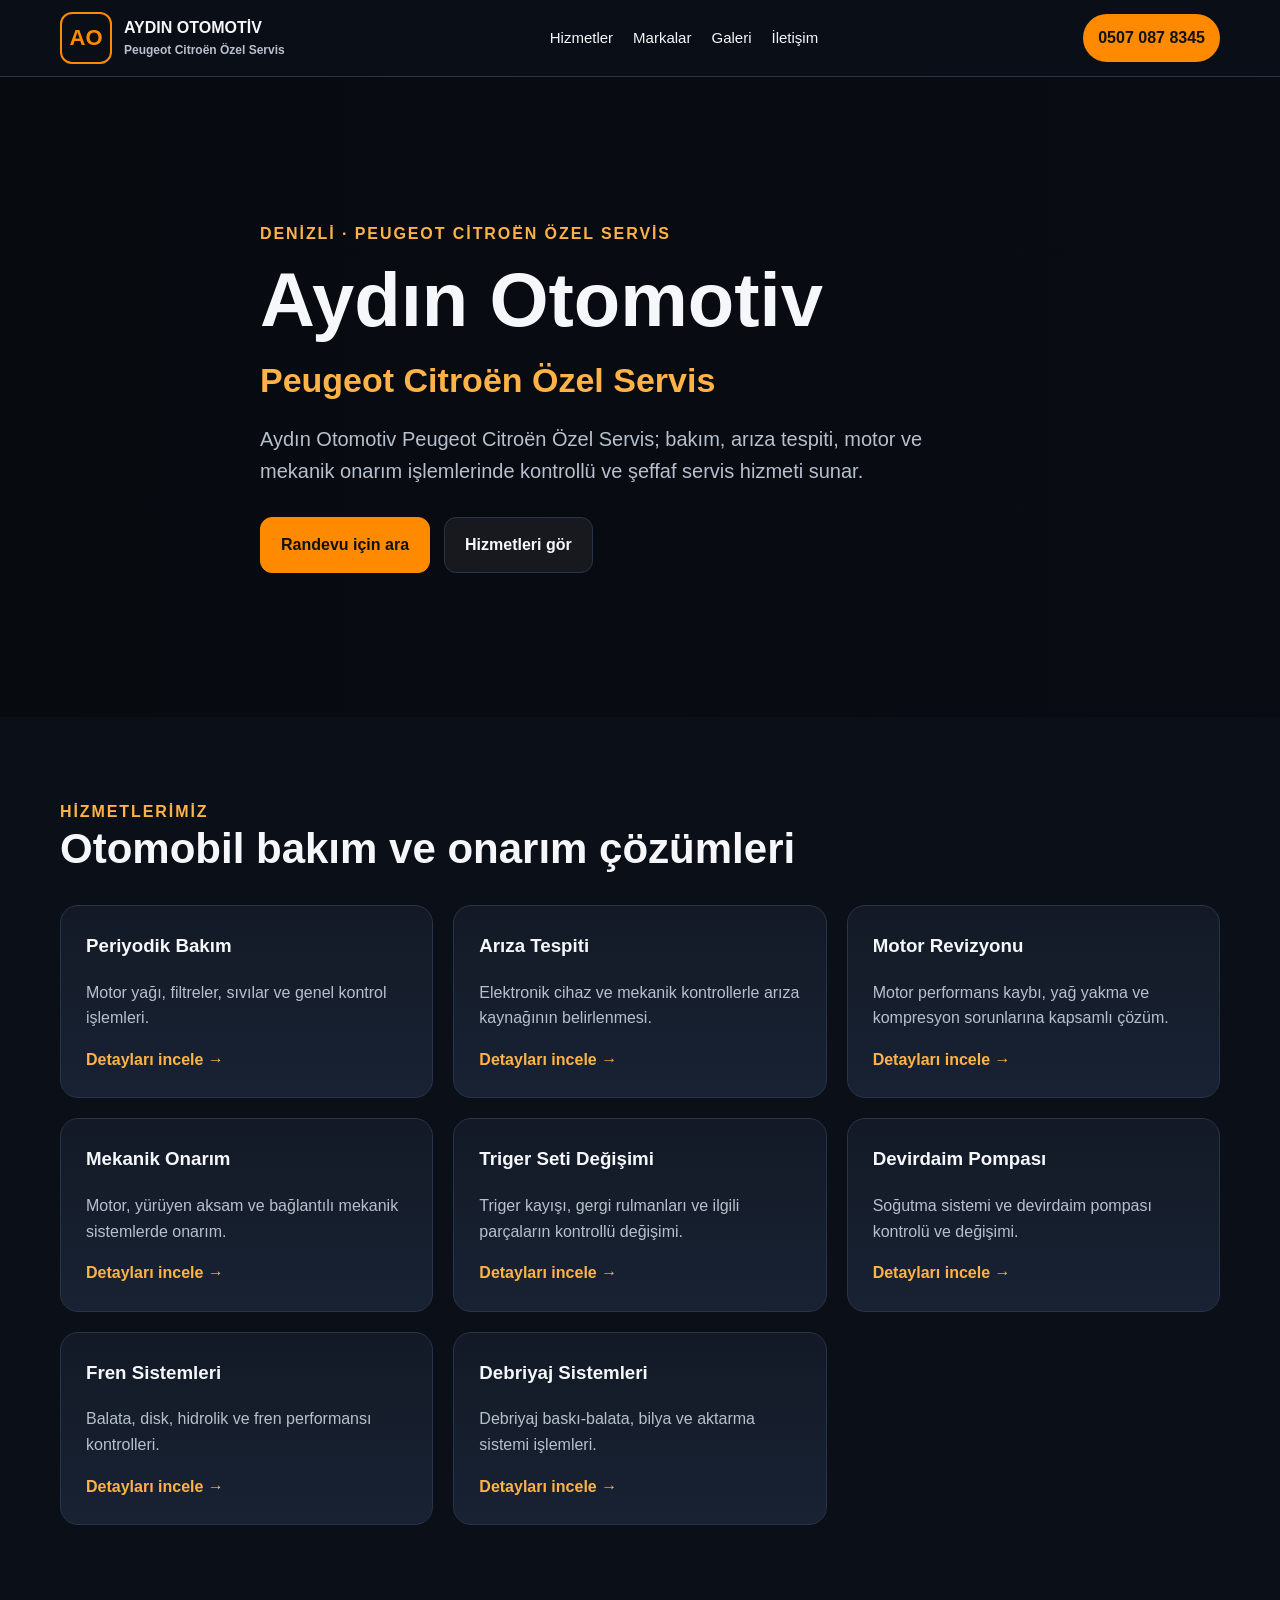
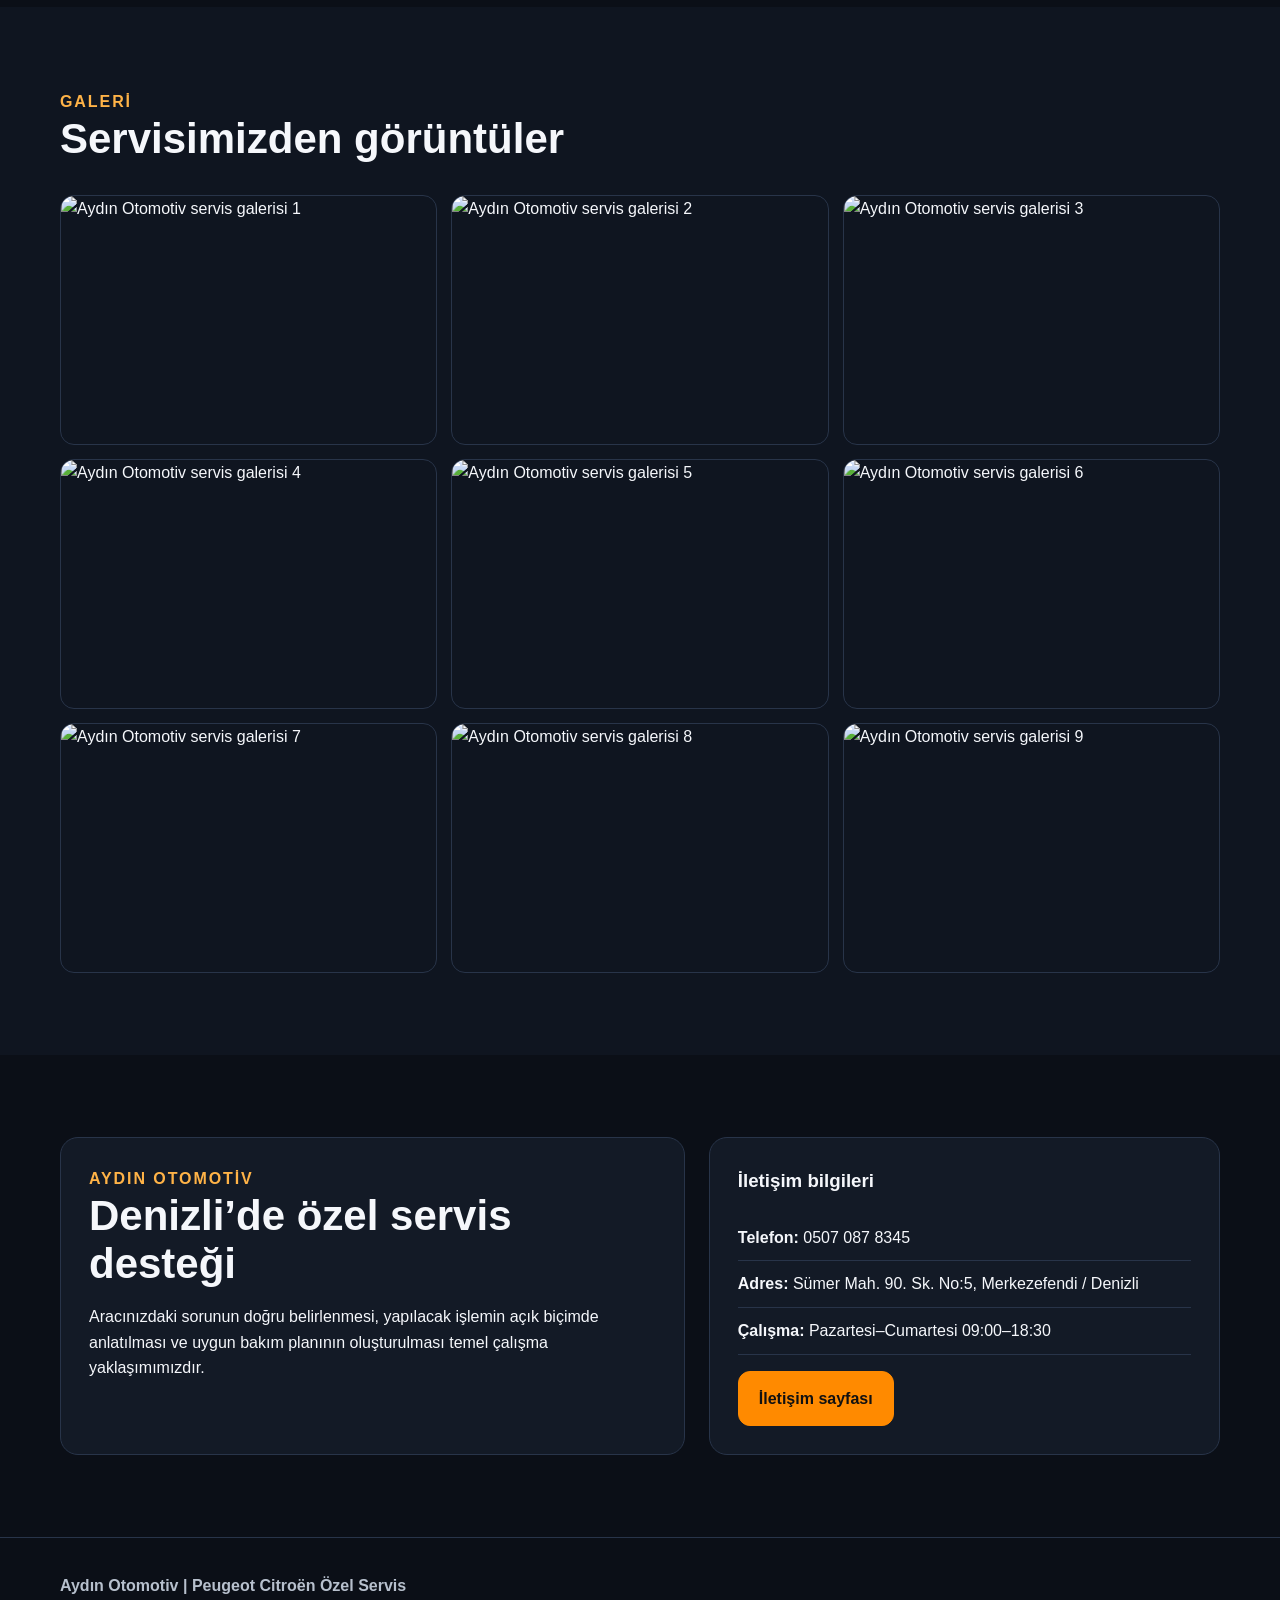
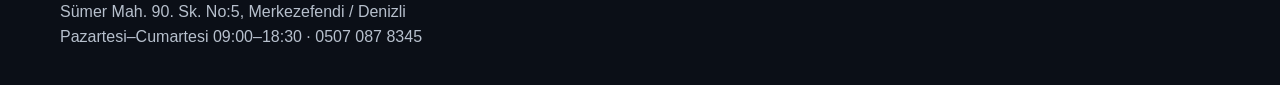
==== index.html @ 65ba13c4 "Update existing site branding to Aydın Otomotiv Peugeot Citroën Özel Servis" ====
<!doctype html>
<html lang="tr">
<head>
<meta charset="utf-8">
<meta name="viewport" content="width=device-width,initial-scale=1">
<title>Aydın Otomotiv Peugeot Citroën Özel Servis | Denizli</title>
<meta name="description" content="Aydın Otomotiv Peugeot Citroën Özel Servis. Denizli Merkezefendi'de periyodik bakım, motor revizyonu, triger, fren, debriyaj ve mekanik onarım hizmetleri.">
<link rel="stylesheet" href="style.css">
</head>
<body>

<header class="topbar">
  <div class="container navbar">
    <a class="brand" href="index.html"><span class="brand-mark" aria-hidden="true">AO</span><span class="brand-text">AYDIN OTOMOTİV<small>Peugeot Citroën Özel Servis</small></span></a>
    
<nav class="nav">
<a href="index.html#hizmetler">Hizmetler</a>
<a href="markalar.html">Markalar</a>
<a href="index.html#galeri">Galeri</a>
<a href="iletisim.html">İletişim</a>
</nav>

    <a class="call" href="tel:+905070878345">0507 087 8345</a>
  </div>
</header>
<a class="mobile-call" href="tel:+905070878345">Hemen Ara</a>

<main>
<section class="hero">
 <div class="container hero-content">
  <div class="eyebrow">Denizli · Peugeot Citroën Özel Servis</div>
  <h1>Aydın Otomotiv</h1>
  <p class="hero-specialty">Peugeot Citroën Özel Servis</p>
  <p class="lead">Aydın Otomotiv Peugeot Citroën Özel Servis; bakım, arıza tespiti, motor ve mekanik onarım işlemlerinde kontrollü ve şeffaf servis hizmeti sunar.</p>
  <div class="actions"><a class="btn btn-primary" href="tel:+905070878345">Randevu için ara</a><a class="btn btn-secondary" href="#hizmetler">Hizmetleri gör</a></div>
 </div>
</section>
<section id="hizmetler" class="section">
 <div class="container">
  <div class="section-head"><div class="eyebrow">Hizmetlerimiz</div><h2>Otomobil bakım ve onarım çözümleri</h2></div>
  <div class="grid"><article class="card"><h3>Periyodik Bakım</h3><p>Motor yağı, filtreler, sıvılar ve genel kontrol işlemleri.</p><a href="bakim.html">Detayları incele →</a></article>
<article class="card"><h3>Arıza Tespiti</h3><p>Elektronik cihaz ve mekanik kontrollerle arıza kaynağının belirlenmesi.</p><a href="ariza-tespiti.html">Detayları incele →</a></article>
<article class="card"><h3>Motor Revizyonu</h3><p>Motor performans kaybı, yağ yakma ve kompresyon sorunlarına kapsamlı çözüm.</p><a href="motor-revizyonu.html">Detayları incele →</a></article>
<article class="card"><h3>Mekanik Onarım</h3><p>Motor, yürüyen aksam ve bağlantılı mekanik sistemlerde onarım.</p><a href="mekanik-onarim.html">Detayları incele →</a></article>
<article class="card"><h3>Triger Seti Değişimi</h3><p>Triger kayışı, gergi rulmanları ve ilgili parçaların kontrollü değişimi.</p><a href="triger.html">Detayları incele →</a></article>
<article class="card"><h3>Devirdaim Pompası</h3><p>Soğutma sistemi ve devirdaim pompası kontrolü ve değişimi.</p><a href="devirdaim.html">Detayları incele →</a></article>
<article class="card"><h3>Fren Sistemleri</h3><p>Balata, disk, hidrolik ve fren performansı kontrolleri.</p><a href="fren.html">Detayları incele →</a></article>
<article class="card"><h3>Debriyaj Sistemleri</h3><p>Debriyaj baskı-balata, bilya ve aktarma sistemi işlemleri.</p><a href="debriyaj.html">Detayları incele →</a></article></div>
 </div>
</section>
<section id="galeri" class="section section-alt">
 <div class="container">
  <div class="section-head"><div class="eyebrow">Galeri</div><h2>Servisimizden görüntüler</h2></div>
  <div class="gallery">
   <img src="galeri-1.jpg" alt="Aydın Otomotiv servis galerisi 1"><img src="assets/galeri-2.jpg" alt="Aydın Otomotiv servis galerisi 2"><img src="galeri-3.jpg" alt="Aydın Otomotiv servis galerisi 3"><img src="galeri-4.jpg" alt="Aydın Otomotiv servis galerisi 4"><img src="galeri-5.jpg" alt="Aydın Otomotiv servis galerisi 5"><img src="galeri-6.jpg" alt="Aydın Otomotiv servis galerisi 6"><img src="galeri-7.jpg" alt="Aydın Otomotiv servis galerisi 7"><img src="galeri-8.jpg" alt="Aydın Otomotiv servis galerisi 8"><img src="galeri-9.jpg" alt="Aydın Otomotiv servis galerisi 9">
  </div>
 </div>
</section>
<section class="section">
 <div class="container info-grid">
  <div class="info-box"><div class="eyebrow">Aydın Otomotiv</div><h2>Denizli’de özel servis desteği</h2><p>Aracınızdaki sorunun doğru belirlenmesi, yapılacak işlemin açık biçimde anlatılması ve uygun bakım planının oluşturulması temel çalışma yaklaşımımızdır.</p></div>
  <div class="info-box"><h3>İletişim bilgileri</h3><ul class="info-list"><li><strong>Telefon:</strong> 0507 087 8345</li><li><strong>Adres:</strong> Sümer Mah. 90. Sk. No:5, Merkezefendi / Denizli</li><li><strong>Çalışma:</strong> Pazartesi–Cumartesi 09:00–18:30</li></ul><a class="btn btn-primary" href="iletisim.html">İletişim sayfası</a></div>
 </div>
</section>
</main>

<footer><div class="container">
<strong>Aydın Otomotiv | Peugeot Citroën Özel Servis</strong><br>
Sümer Mah. 90. Sk. No:5, Merkezefendi / Denizli<br>
Pazartesi–Cumartesi 09:00–18:30 · <a href="tel:+905070878345">0507 087 8345</a>
</div></footer>

</body></html>
---- style.css ----
:root{
  --bg:#0b0f17;--panel:#131a26;--panel2:#182233;--text:#f5f7fb;
  --muted:#b7c0cd;--accent:#ff8a00;--accent2:#ffb347;--line:#283449;
  --max:1160px;--radius:18px
}
*{box-sizing:border-box}
html{scroll-behavior:smooth}
body{margin:0;font-family:Arial,Helvetica,sans-serif;background:var(--bg);color:var(--text);line-height:1.6}
a{color:inherit;text-decoration:none}
img{max-width:100%;display:block}
.container{width:min(var(--max),calc(100% - 32px));margin:auto}
.topbar{position:sticky;top:0;z-index:50;background:rgba(11,15,23,.94);border-bottom:1px solid var(--line);backdrop-filter:blur(12px)}
.navbar{min-height:76px;display:flex;align-items:center;justify-content:space-between;gap:22px}
.brand{display:flex;align-items:center;gap:12px;font-weight:800}
.brand img{width:58px;height:58px;object-fit:contain}
.nav{display:flex;align-items:center;gap:20px;font-size:15px}
.nav a:hover{color:var(--accent)}
.call{background:var(--accent);color:#111;padding:11px 15px;border-radius:999px;font-weight:800;white-space:nowrap}
.hero{min-height:640px;display:grid;place-items:center;position:relative;background:
linear-gradient(90deg,rgba(7,10,15,.92),rgba(7,10,15,.58)),
url("galeri-1.jpg") center/cover no-repeat}
.hero-content{padding:90px 0;max-width:760px}
.eyebrow{color:var(--accent2);font-weight:800;letter-spacing:.12em;text-transform:uppercase}
h1{font-size:clamp(42px,7vw,76px);line-height:1.02;margin:14px 0 20px}
h2{font-size:clamp(28px,4vw,42px);line-height:1.15;margin:0 0 14px}
h3{margin-top:0}
.lead{font-size:20px;color:var(--muted);max-width:680px}
.actions{display:flex;gap:14px;flex-wrap:wrap;margin-top:30px}
.btn{display:inline-block;padding:14px 20px;border-radius:12px;font-weight:800;border:1px solid var(--line)}
.btn-primary{background:var(--accent);color:#111;border-color:var(--accent)}
.btn-secondary{background:rgba(255,255,255,.06)}
.section{padding:82px 0}
.section-alt{background:#0f1520}
.section-head{margin-bottom:32px}
.section-head p{color:var(--muted);max-width:720px}
.grid{display:grid;grid-template-columns:repeat(3,1fr);gap:20px}
.card{background:linear-gradient(180deg,var(--panel),var(--panel2));border:1px solid var(--line);border-radius:var(--radius);padding:25px}
.card p{color:var(--muted)}
.card a{color:var(--accent2);font-weight:800}
.gallery{display:grid;grid-template-columns:repeat(3,1fr);gap:14px}
.gallery img{width:100%;height:250px;object-fit:cover;border-radius:14px;border:1px solid var(--line)}
.info-grid{display:grid;grid-template-columns:1.1fr .9fr;gap:24px}
.info-box{background:var(--panel);border:1px solid var(--line);border-radius:var(--radius);padding:28px}
.info-list{padding:0;list-style:none}
.info-list li{padding:10px 0;border-bottom:1px solid var(--line)}
.page-hero{padding:90px 0 62px;background:linear-gradient(135deg,#111827,#1c2739)}
.page-hero p{max-width:760px;color:var(--muted)}
.content{padding:62px 0}
.content-wrap{display:grid;grid-template-columns:2fr 1fr;gap:28px}
.prose{background:var(--panel);border:1px solid var(--line);border-radius:var(--radius);padding:30px}
.prose li{margin-bottom:8px}
.sidebar{background:var(--panel2);border:1px solid var(--line);border-radius:var(--radius);padding:24px;height:max-content}
footer{border-top:1px solid var(--line);padding:35px 0;color:var(--muted)}
.mobile-call{display:none}
@media(max-width:850px){
  .nav{display:none}.grid,.gallery{grid-template-columns:1fr 1fr}.info-grid,.content-wrap{grid-template-columns:1fr}
  .hero{min-height:560px}.call{display:none}.mobile-call{display:block;position:fixed;right:16px;bottom:16px;z-index:60;background:var(--accent);color:#111;padding:14px 17px;border-radius:999px;font-weight:900;box-shadow:0 12px 35px rgba(0,0,0,.35)}
}
@media(max-width:560px){
  .grid,.gallery{grid-template-columns:1fr}.gallery img{height:230px}.section{padding:62px 0}
  h1{font-size:43px}.brand span{font-size:14px}
}

/* Aydın Otomotiv marka başlığı */
.brand-mark{display:grid;place-items:center;flex:0 0 52px;width:52px;height:52px;border:2px solid var(--accent);border-radius:12px;color:var(--accent);font-size:22px;font-weight:900}
.brand-text{line-height:1.25}
.brand-text small{display:block;margin-top:5px;color:var(--muted);font-size:12px;font-weight:600}
.hero-specialty{font-size:clamp(22px,4vw,34px);line-height:1.25;color:var(--accent2);font-weight:800;margin:0 0 22px}
@media(max-width:560px){.brand-mark{font-size:20px}.brand-text small{font-size:11px}}
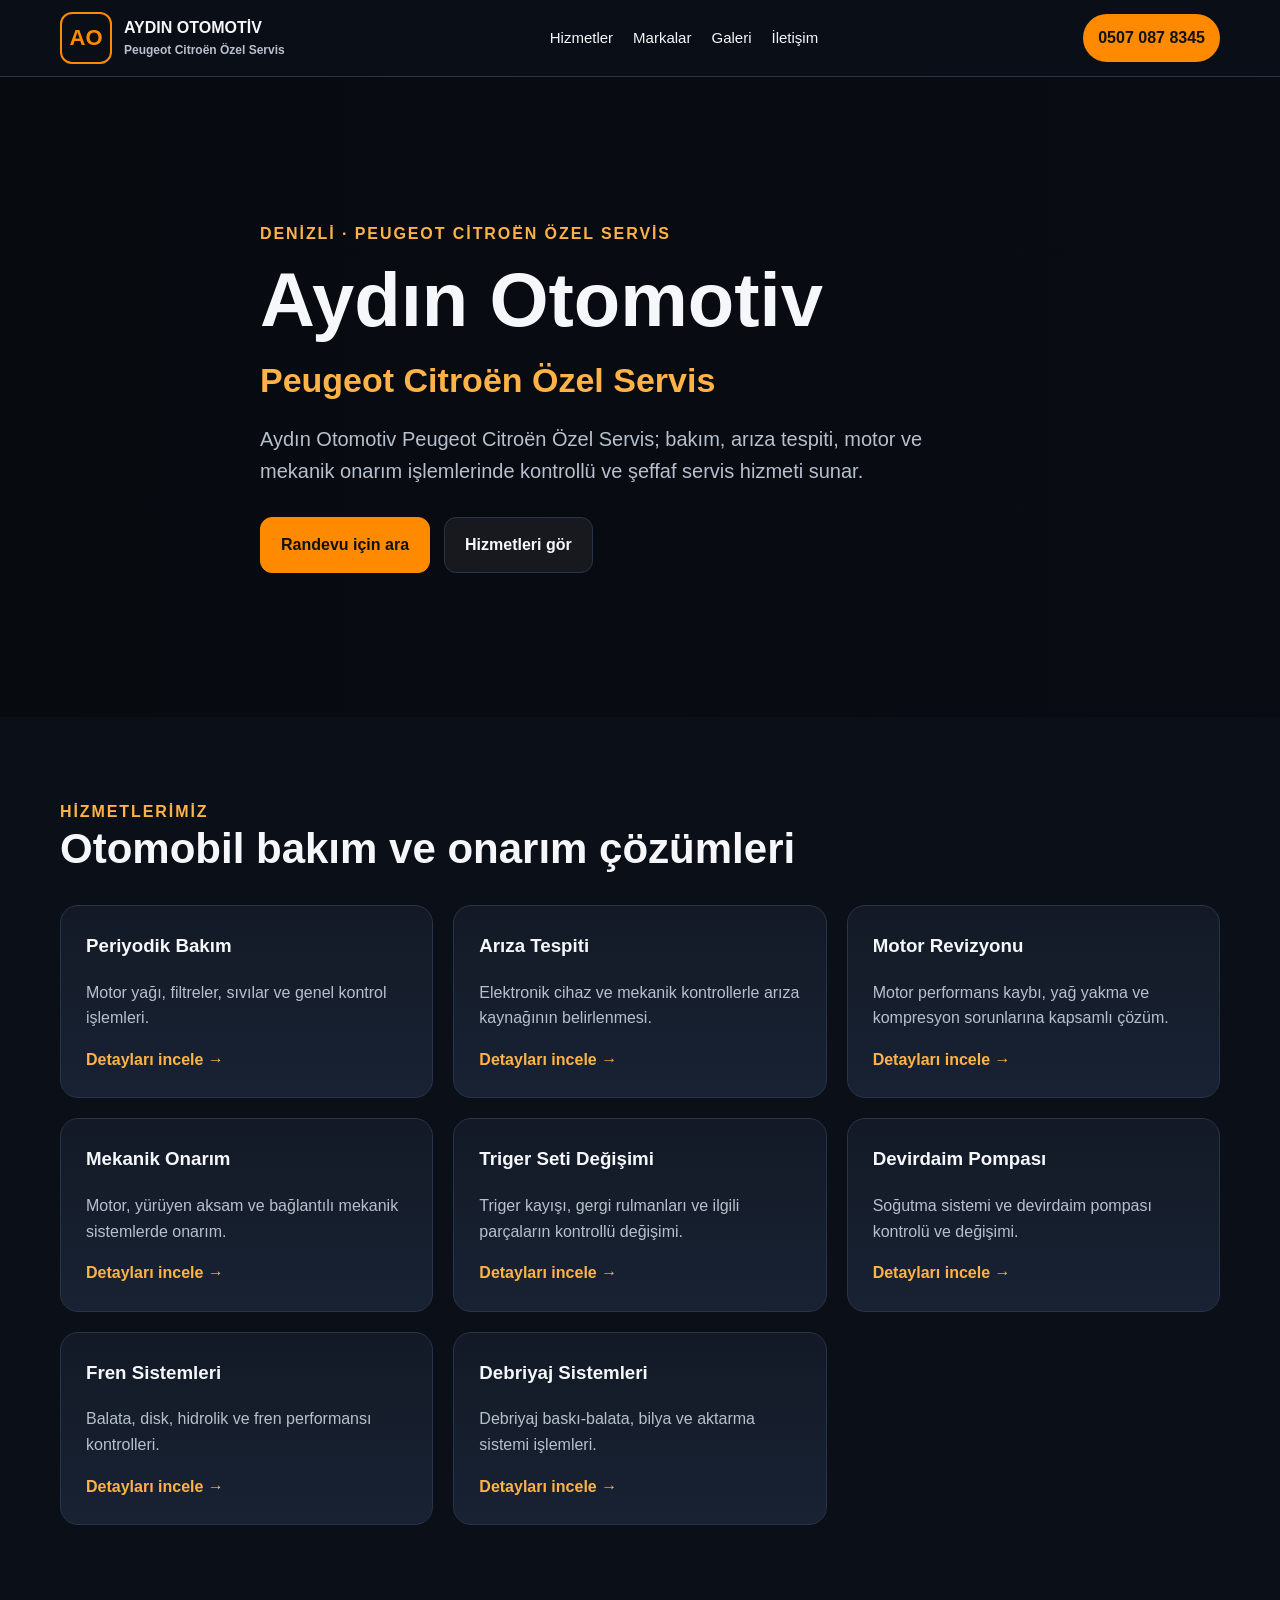
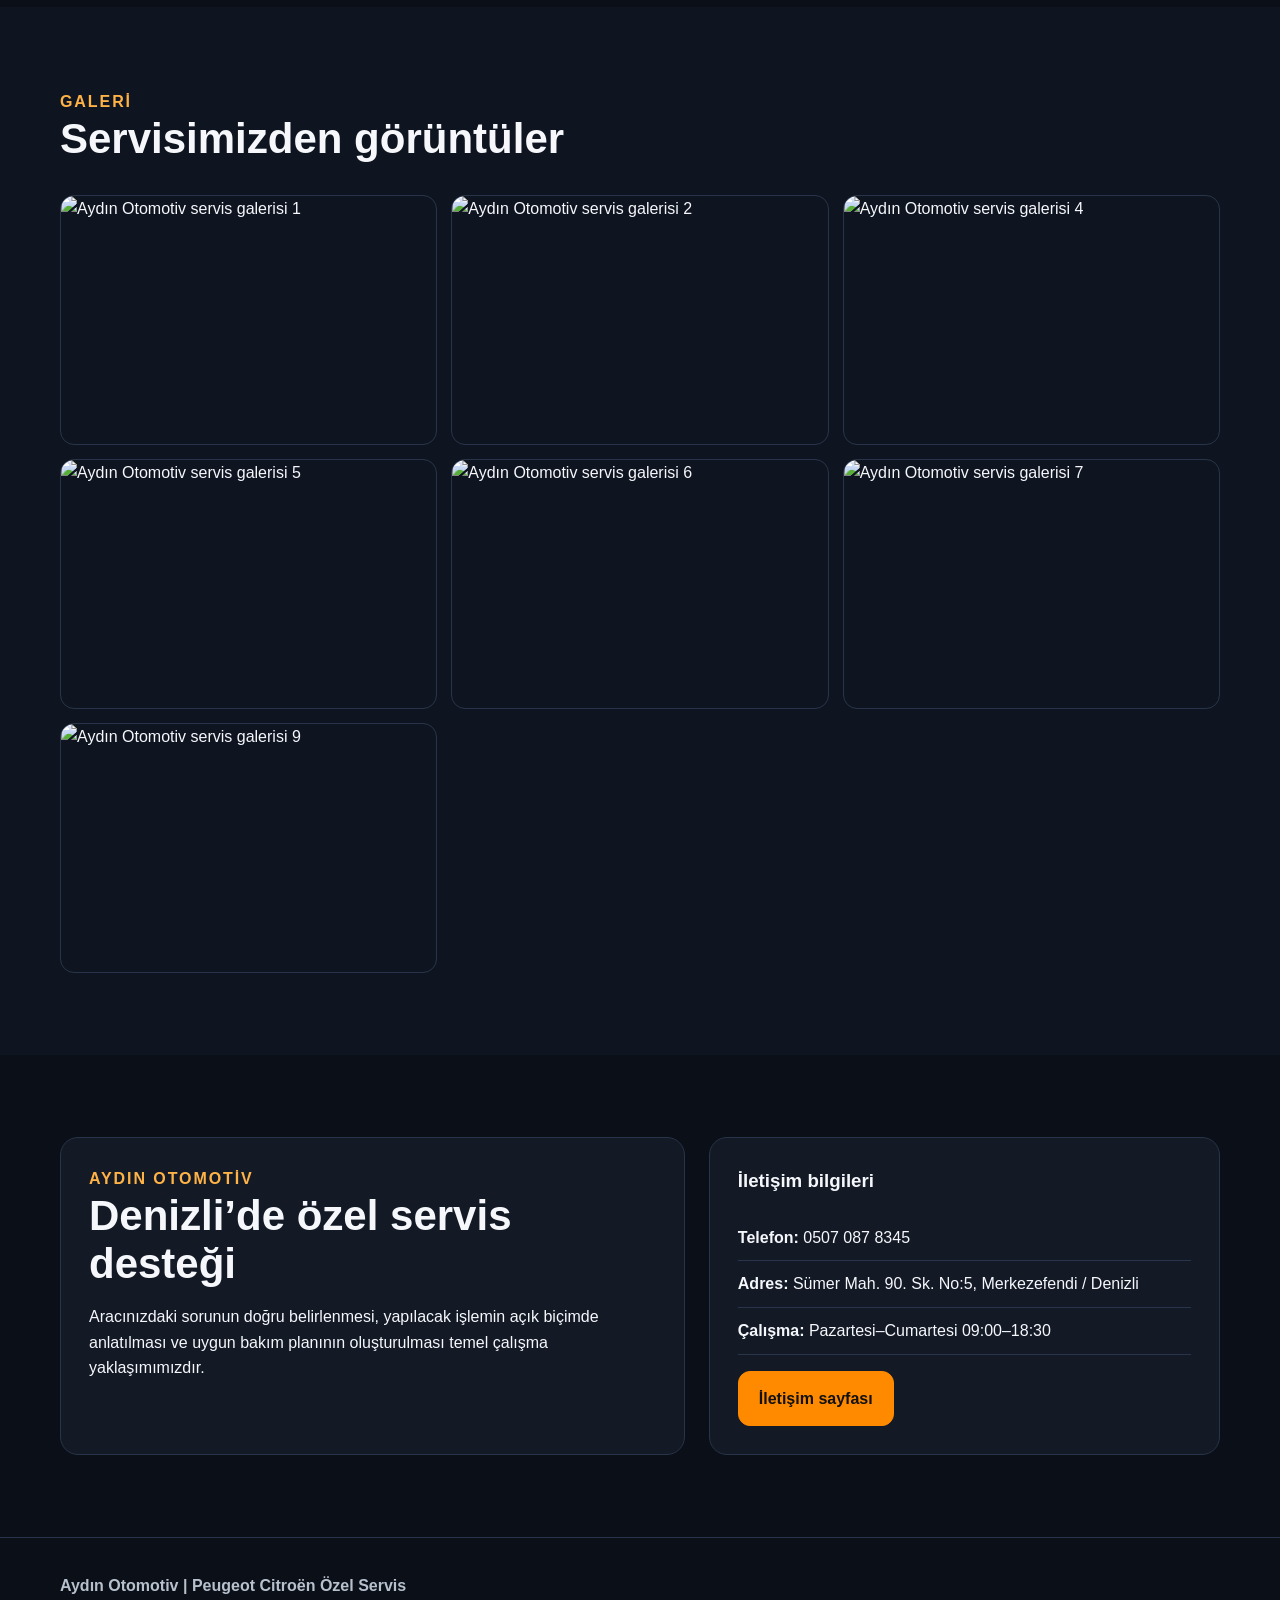
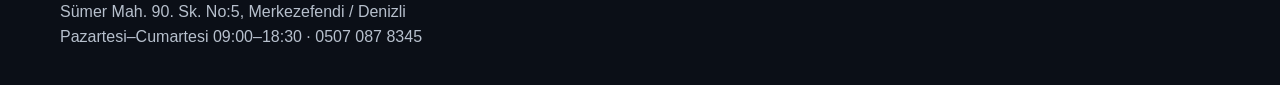
==== commit 012cf8b7: "Remove former brand photographs and logo assets from existing site" ====
--- a/index.html
+++ b/index.html
@@ -52,7 +52,7 @@
  <div class="container">
   <div class="section-head"><div class="eyebrow">Galeri</div><h2>Servisimizden görüntüler</h2></div>
   <div class="gallery">
-   <img src="galeri-1.jpg" alt="Aydın Otomotiv servis galerisi 1"><img src="assets/galeri-2.jpg" alt="Aydın Otomotiv servis galerisi 2"><img src="galeri-3.jpg" alt="Aydın Otomotiv servis galerisi 3"><img src="galeri-4.jpg" alt="Aydın Otomotiv servis galerisi 4"><img src="galeri-5.jpg" alt="Aydın Otomotiv servis galerisi 5"><img src="galeri-6.jpg" alt="Aydın Otomotiv servis galerisi 6"><img src="galeri-7.jpg" alt="Aydın Otomotiv servis galerisi 7"><img src="galeri-8.jpg" alt="Aydın Otomotiv servis galerisi 8"><img src="galeri-9.jpg" alt="Aydın Otomotiv servis galerisi 9">
+   <img src="galeri-1.jpg" alt="Aydın Otomotiv servis galerisi 1"><img src="assets/galeri-2.jpg" alt="Aydın Otomotiv servis galerisi 2"><img src="galeri-4.jpg" alt="Aydın Otomotiv servis galerisi 4"><img src="galeri-5.jpg" alt="Aydın Otomotiv servis galerisi 5"><img src="galeri-6.jpg" alt="Aydın Otomotiv servis galerisi 6"><img src="galeri-7.jpg" alt="Aydın Otomotiv servis galerisi 7"><img src="galeri-9.jpg" alt="Aydın Otomotiv servis galerisi 9">
   </div>
  </div>
 </section>
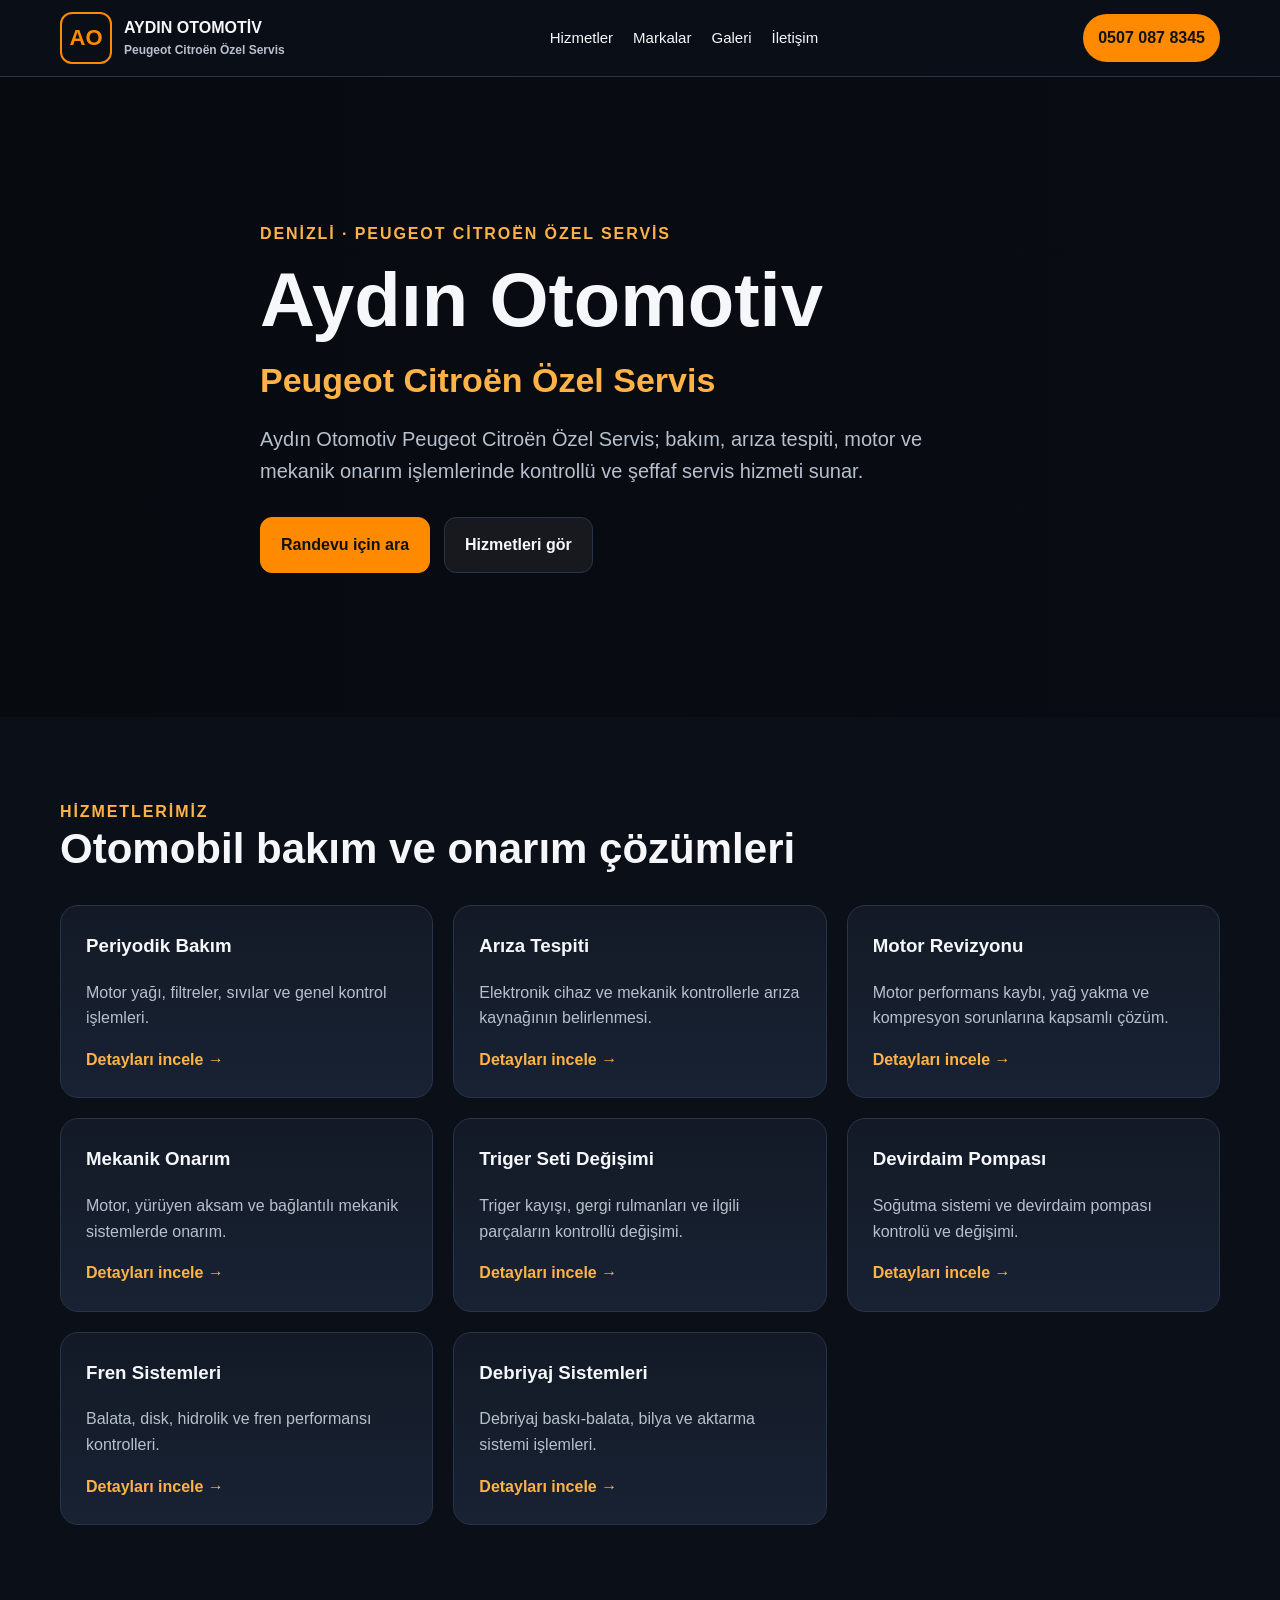
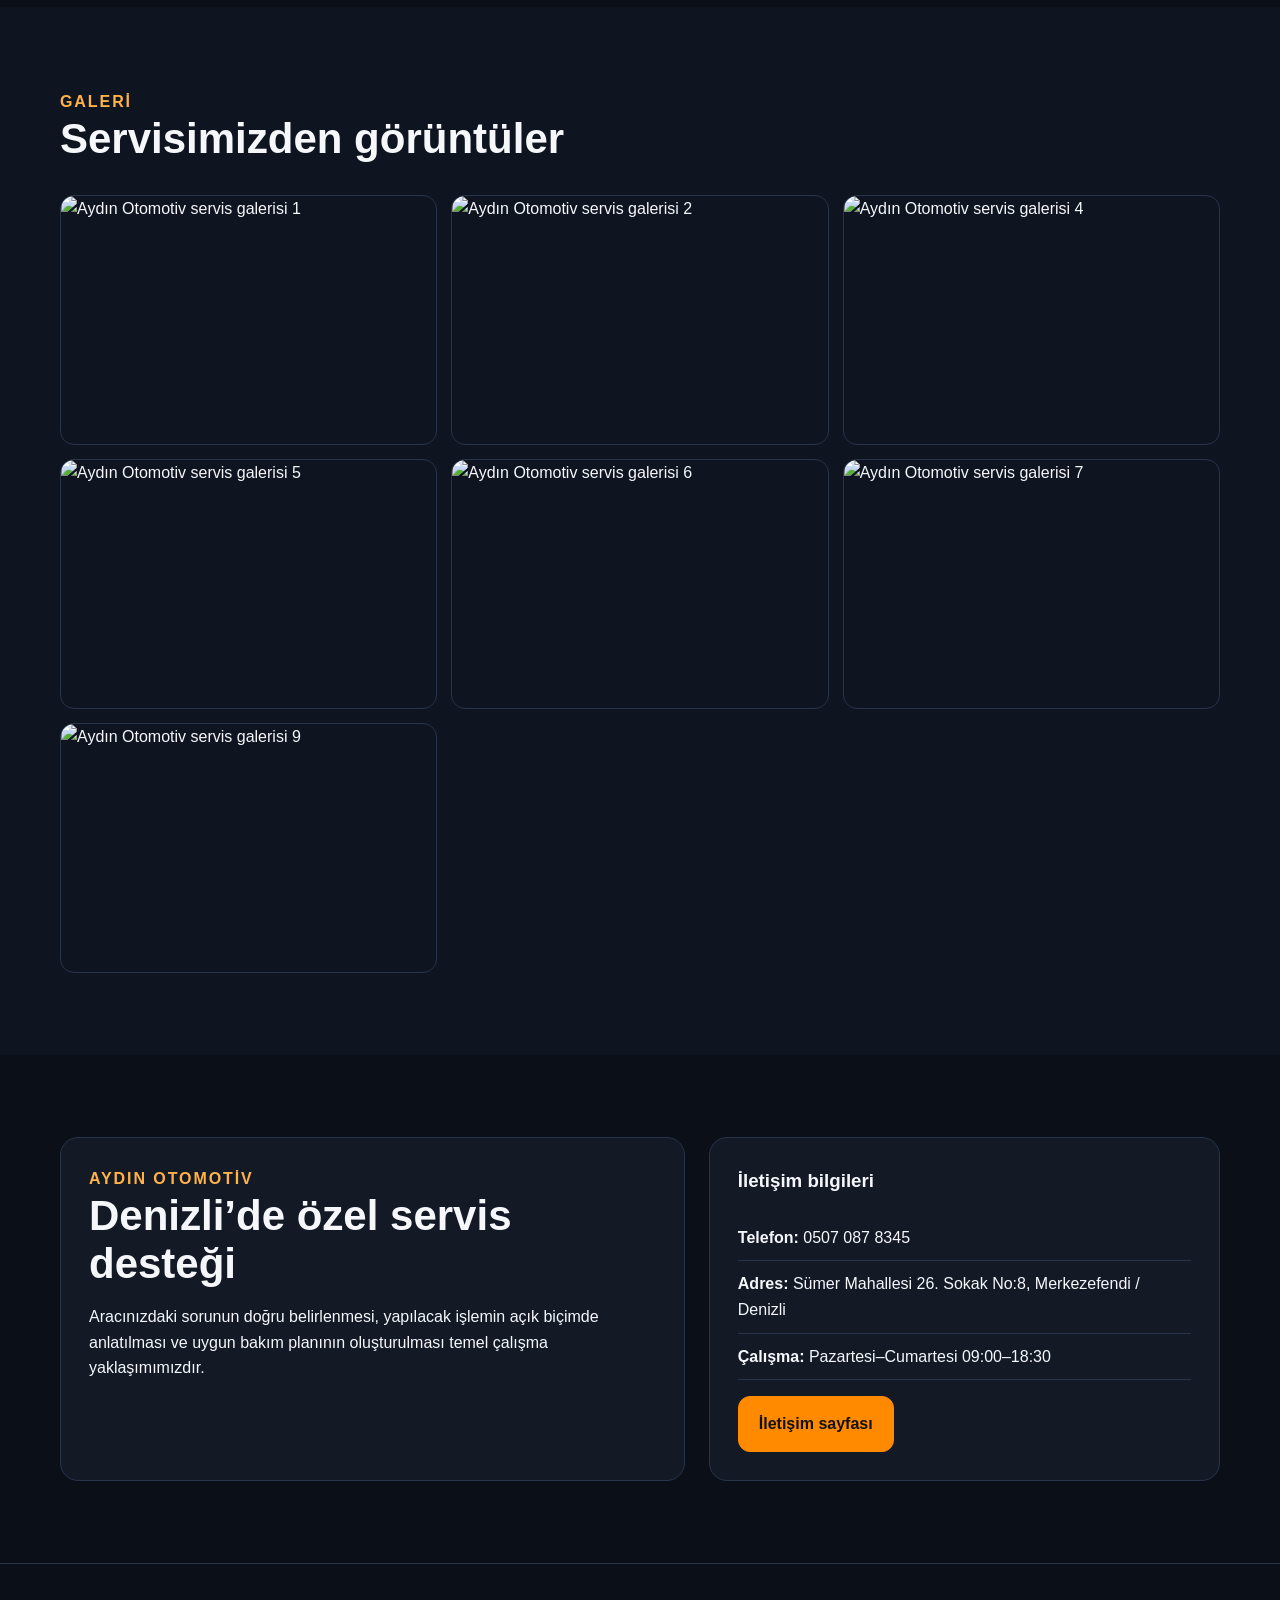
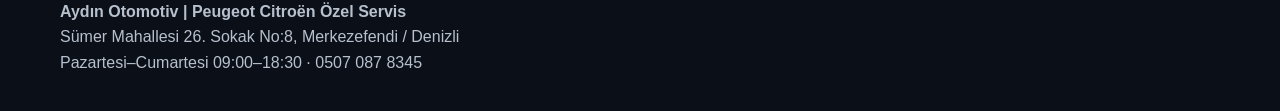
==== commit b67e01de: "Correct workshop address to Sümer Mahallesi 26. Sokak No:8 across all pages" ====
--- a/index.html
+++ b/index.html
@@ -59,14 +59,14 @@
 <section class="section">
  <div class="container info-grid">
   <div class="info-box"><div class="eyebrow">Aydın Otomotiv</div><h2>Denizli’de özel servis desteği</h2><p>Aracınızdaki sorunun doğru belirlenmesi, yapılacak işlemin açık biçimde anlatılması ve uygun bakım planının oluşturulması temel çalışma yaklaşımımızdır.</p></div>
-  <div class="info-box"><h3>İletişim bilgileri</h3><ul class="info-list"><li><strong>Telefon:</strong> 0507 087 8345</li><li><strong>Adres:</strong> Sümer Mah. 90. Sk. No:5, Merkezefendi / Denizli</li><li><strong>Çalışma:</strong> Pazartesi–Cumartesi 09:00–18:30</li></ul><a class="btn btn-primary" href="iletisim.html">İletişim sayfası</a></div>
+  <div class="info-box"><h3>İletişim bilgileri</h3><ul class="info-list"><li><strong>Telefon:</strong> 0507 087 8345</li><li><strong>Adres:</strong> Sümer Mahallesi 26. Sokak No:8, Merkezefendi / Denizli</li><li><strong>Çalışma:</strong> Pazartesi–Cumartesi 09:00–18:30</li></ul><a class="btn btn-primary" href="iletisim.html">İletişim sayfası</a></div>
  </div>
 </section>
 </main>
 
 <footer><div class="container">
 <strong>Aydın Otomotiv | Peugeot Citroën Özel Servis</strong><br>
-Sümer Mah. 90. Sk. No:5, Merkezefendi / Denizli<br>
+Sümer Mahallesi 26. Sokak No:8, Merkezefendi / Denizli<br>
 Pazartesi–Cumartesi 09:00–18:30 · <a href="tel:+905070878345">0507 087 8345</a>
 </div></footer>
 
